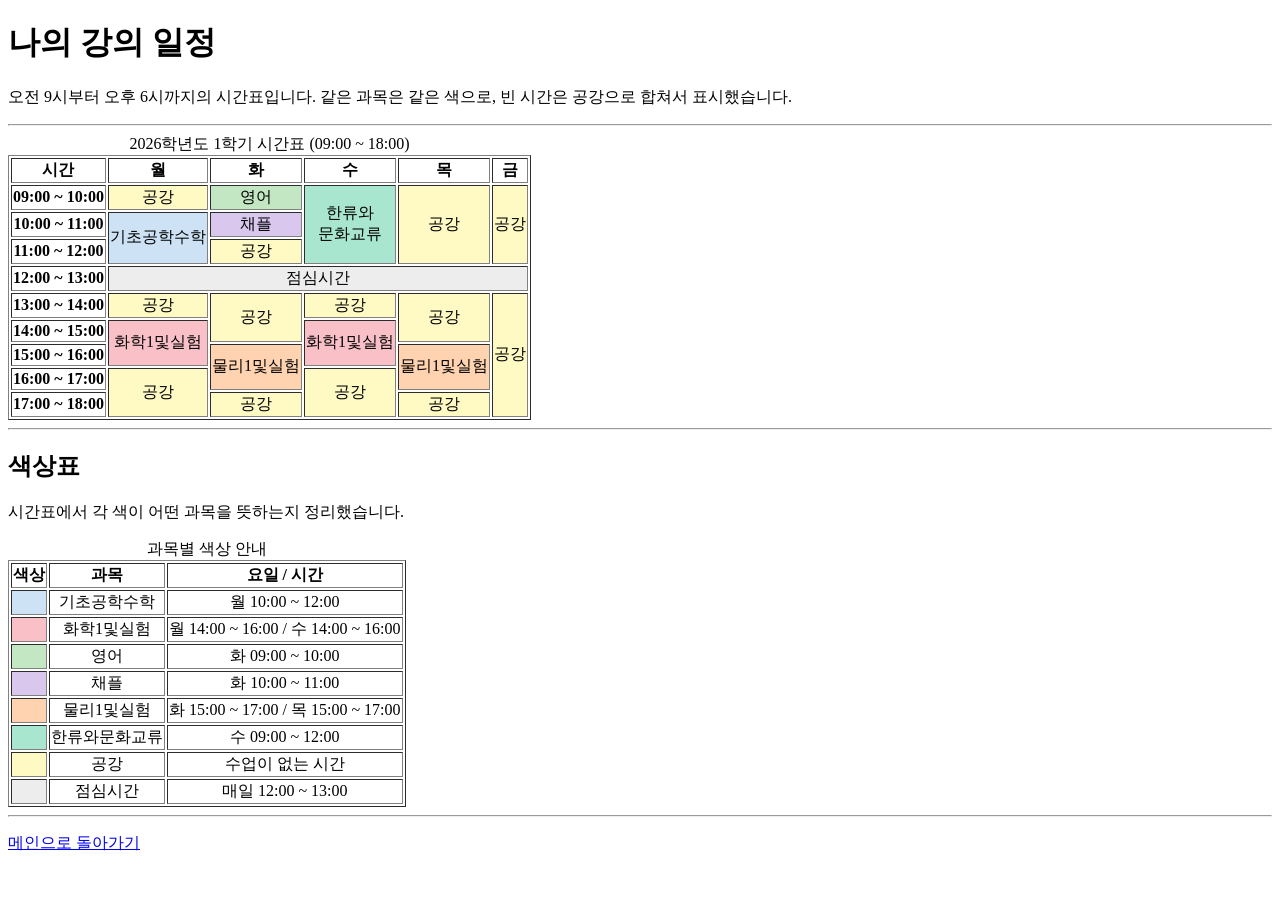
==== html/myClass.html @ e8f6d488 "feat: myClass, myProfile 추가" ====
<!DOCTYPE html>
<html lang="ko">

<head>
  <meta charset="UTF-8" />
  <meta name="viewport" content="width=device-width, initial-scale=1.0" />
  <title>나의 강의 일정</title>
</head>

<body>

  <header>
    <h1>나의 강의 일정</h1>
    <p>오전 9시부터 오후 6시까지의 시간표입니다. 같은 과목은 같은 색으로, 빈 시간은 공강으로 합쳐서 표시했습니다.</p>
  </header>

  <hr />

  <main>

    <!-- ================================================================ -->
    <!-- 색상과 정렬에 대하여                                              -->
    <!-- 과제 3은 "CSS를 사용하지 않는다"가 규칙이라,                       -->
    <!--   색   → CSS의 background-color 대신 HTML 속성 bgcolor            -->
    <!--   정렬 → CSS의 text-align 대신 HTML 속성 align                    -->
    <!-- 을 사용했습니다.                                                  -->
    <!-- 두 속성 모두 HTML5에서 폐기(obsolete)된 옛날 방식이라,             -->
    <!-- 실무에서는 CSS를 씁니다.                                          -->
    <!-- 나중에 CSS 과제(과제 10)를 할 때 bgcolor와 align을 지우고          -->
    <!-- class + background-color + text-align으로 바꾸면 됩니다.          -->
    <!-- ================================================================ -->

    <!-- table: 행(가로)과 열(세로)로 이루어진 표입니다. (과제 3 요구사항) -->
    <!-- border="1": CSS 없이 표의 선을 보이게 하는 HTML 속성입니다. -->
    <table border="1">

      <!-- caption: 표의 제목입니다. table 바로 다음에 딱 한 번만 쓸 수 있습니다. -->
      <caption>2026학년도 1학기 시간표 (09:00 ~ 18:00)</caption>

      <!-- thead: 표의 머리글 행을 모아두는 영역입니다. (과제 3 요구사항: 시간, 요일) -->
      <thead>
        <!-- tr: 표의 가로 한 줄(행)입니다. -->
        <tr>
          <!-- th: 머리글 칸입니다. 일반 칸(td)과 달리 "이 줄/칸이 무엇인지" 알려주는 제목 칸입니다. -->
          <th align="center">시간</th>
          <th align="center">월</th>
          <th align="center">화</th>
          <th align="center">수</th>
          <th align="center">목</th>
          <th align="center">금</th>
        </tr>
      </thead>

      <!-- tbody: 표의 실제 내용이 들어가는 본문 영역입니다. (과제 3 요구사항) -->
      <tbody>

        <!-- ── 09:00 ~ 10:00 ─────────────────────────────────────────── -->
        <!-- rowspan="3": 세로로 칸 3개를 합칩니다. 수요일 한류와문화교류는 9~12시 3시간 수업입니다. -->
        <tr>
          <th align="center">09:00 ~ 10:00</th>
          <td align="center" bgcolor="#FFF9C4">공강</td>
          <td align="center" bgcolor="#C3E6C3">영어</td>
          <td align="center" bgcolor="#A8E6CF" rowspan="3">한류와<br />문화교류</td>
          <td align="center" bgcolor="#FFF9C4" rowspan="3">공강</td>
          <td align="center" bgcolor="#FFF9C4" rowspan="3">공강</td>
        </tr>

        <!-- ── 10:00 ~ 11:00 ─────────────────────────────────────────── -->
        <!-- 수/목/금 칸은 위 행에서 rowspan="3"으로 이미 내려와 있어 여기서는 적지 않습니다. -->
        <tr>
          <th align="center">10:00 ~ 11:00</th>
          <!-- rowspan="2": 월요일 기초공학수학은 10~12시 2시간 수업이라 세로 2칸을 합칩니다. -->
          <td align="center" bgcolor="#CDE3F5" rowspan="2">기초공학수학</td>
          <td align="center" bgcolor="#D9C7ED">채플</td>
        </tr>

        <!-- ── 11:00 ~ 12:00 ─────────────────────────────────────────── -->
        <!-- 월요일 칸은 위에서 rowspan="2"로 내려온 상태라 적지 않습니다. -->
        <tr>
          <th align="center">11:00 ~ 12:00</th>
          <td align="center" bgcolor="#FFF9C4">공강</td>
        </tr>

        <!-- ── 12:00 ~ 13:00 (점심시간) ──────────────────────────────── -->
        <!-- colspan="5": 가로로 칸 5개를 합칩니다. 점심시간은 모든 요일이 같으므로 한 칸으로 표현합니다. (과제 3 요구사항) -->
        <tr>
          <th align="center">12:00 ~ 13:00</th>
          <td align="center" bgcolor="#EDEDED" colspan="5">점심시간</td>
        </tr>

        <!-- ── 13:00 ~ 14:00 ─────────────────────────────────────────── -->
        <!-- 점심시간 행이 가로로 다 막고 있어서, 오전의 rowspan은 여기까지 이어질 수 없습니다. -->
        <!-- 그래서 오후 일정은 이 행에서 새로 시작합니다. -->
        <tr>
          <th align="center">13:00 ~ 14:00</th>
          <td align="center" bgcolor="#FFF9C4">공강</td>
          <!-- rowspan="2": 화요일은 13~15시가 비어 있어 공강 2칸을 하나로 합칩니다. -->
          <td align="center" bgcolor="#FFF9C4" rowspan="2">공강</td>
          <td align="center" bgcolor="#FFF9C4">공강</td>
          <td align="center" bgcolor="#FFF9C4" rowspan="2">공강</td>
          <!-- rowspan="5": 금요일은 오후 내내(13~18시) 수업이 없어 5칸을 통째로 합칩니다. -->
          <td align="center" bgcolor="#FFF9C4" rowspan="5">공강</td>
        </tr>

        <!-- ── 14:00 ~ 15:00 ─────────────────────────────────────────── -->
        <!-- 화학1및실험은 월요일과 수요일에 모두 있으므로 같은 분홍색(#F9C0C8)을 씁니다. -->
        <tr>
          <th align="center">14:00 ~ 15:00</th>
          <td align="center" bgcolor="#F9C0C8" rowspan="2">화학1및실험</td>
          <td align="center" bgcolor="#F9C0C8" rowspan="2">화학1및실험</td>
        </tr>

        <!-- ── 15:00 ~ 16:00 ─────────────────────────────────────────── -->
        <!-- 물리1및실험도 화요일과 목요일에 모두 있으므로 같은 살구색(#FFD3B0)을 씁니다. -->
        <tr>
          <th align="center">15:00 ~ 16:00</th>
          <td align="center" bgcolor="#FFD3B0" rowspan="2">물리1및실험</td>
          <td align="center" bgcolor="#FFD3B0" rowspan="2">물리1및실험</td>
        </tr>

        <!-- ── 16:00 ~ 17:00 ─────────────────────────────────────────── -->
        <tr>
          <th align="center">16:00 ~ 17:00</th>
          <td align="center" bgcolor="#FFF9C4" rowspan="2">공강</td>
          <td align="center" bgcolor="#FFF9C4" rowspan="2">공강</td>
        </tr>

        <!-- ── 17:00 ~ 18:00 ─────────────────────────────────────────── -->
        <tr>
          <th align="center">17:00 ~ 18:00</th>
          <td align="center" bgcolor="#FFF9C4">공강</td>
          <td align="center" bgcolor="#FFF9C4">공강</td>
        </tr>

      </tbody>
    </table>

    <hr />

    <!-- section: 시간표를 보조하는 색상 안내 영역입니다. -->
    <section>
      <h2>색상표</h2>
      <p>시간표에서 각 색이 어떤 과목을 뜻하는지 정리했습니다.</p>

      <table border="1">
        <caption>과목별 색상 안내</caption>

        <thead>
          <tr>
            <th align="center">색상</th>
            <th align="center">과목</th>
            <th align="center">요일 / 시간</th>
          </tr>
        </thead>

        <tbody>
          <tr>
            <!-- 색만 보여주는 칸이라 글자가 없습니다. -->
            <td align="center" bgcolor="#CDE3F5">&nbsp;</td>
            <td align="center">기초공학수학</td>
            <td align="center">월 10:00 ~ 12:00</td>
          </tr>
          <tr>
            <td align="center" bgcolor="#F9C0C8">&nbsp;</td>
            <td align="center">화학1및실험</td>
            <td align="center">월 14:00 ~ 16:00 / 수 14:00 ~ 16:00</td>
          </tr>
          <tr>
            <td align="center" bgcolor="#C3E6C3">&nbsp;</td>
            <td align="center">영어</td>
            <td align="center">화 09:00 ~ 10:00</td>
          </tr>
          <tr>
            <td align="center" bgcolor="#D9C7ED">&nbsp;</td>
            <td align="center">채플</td>
            <td align="center">화 10:00 ~ 11:00</td>
          </tr>
          <tr>
            <td align="center" bgcolor="#FFD3B0">&nbsp;</td>
            <td align="center">물리1및실험</td>
            <td align="center">화 15:00 ~ 17:00 / 목 15:00 ~ 17:00</td>
          </tr>
          <tr>
            <td align="center" bgcolor="#A8E6CF">&nbsp;</td>
            <td align="center">한류와문화교류</td>
            <td align="center">수 09:00 ~ 12:00</td>
          </tr>
          <tr>
            <td align="center" bgcolor="#FFF9C4">&nbsp;</td>
            <td align="center">공강</td>
            <td align="center">수업이 없는 시간</td>
          </tr>
          <tr>
            <td align="center" bgcolor="#EDEDED">&nbsp;</td>
            <td align="center">점심시간</td>
            <td align="center">매일 12:00 ~ 13:00</td>
          </tr>
        </tbody>
      </table>
    </section>

  </main>

  <hr />

  <footer>
    <p><a href="index.html">메인으로 돌아가기</a></p>
  </footer>

</body>
</html>
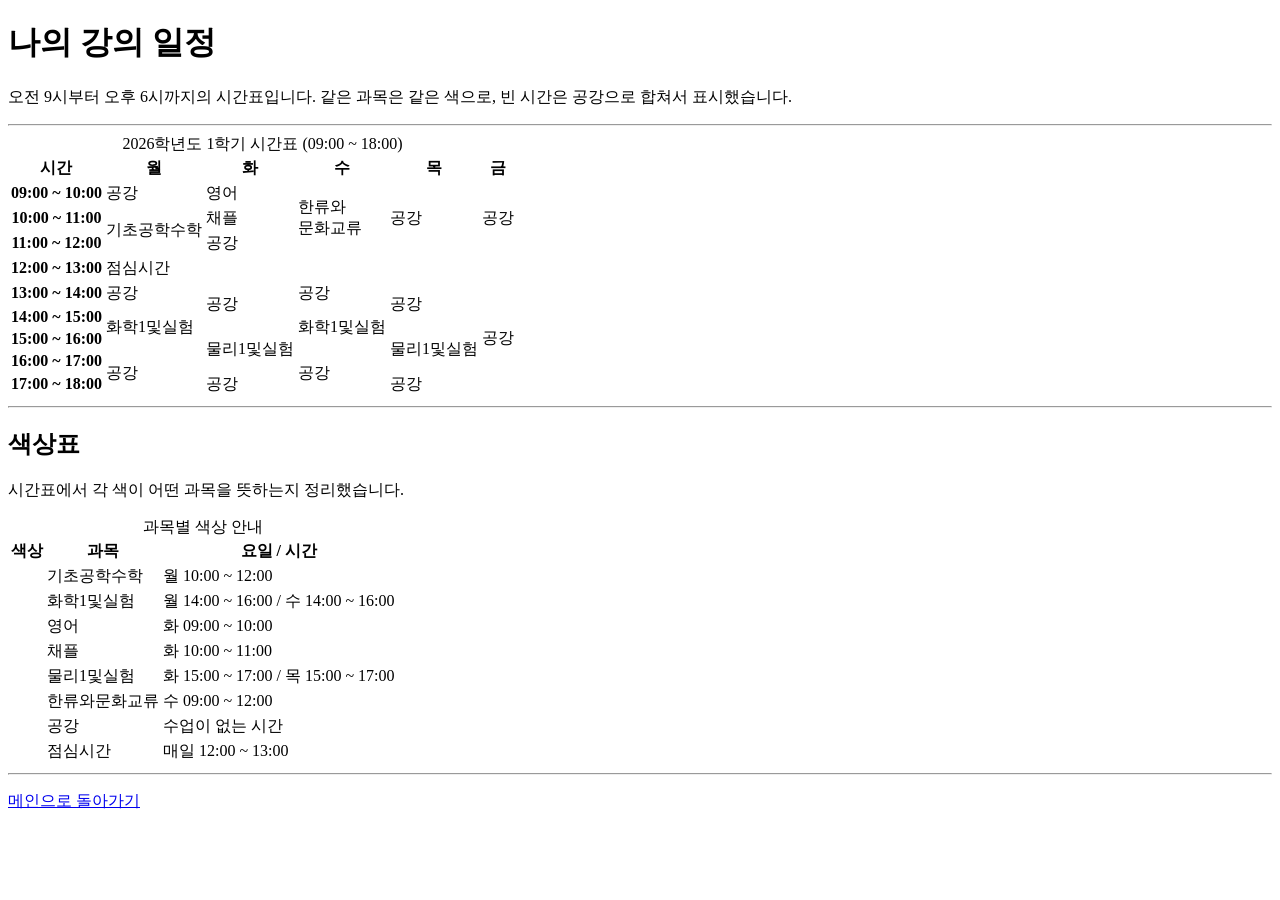
==== commit 49fb7c20: "fix: 깨진 html 수정" ====
--- a/html/myClass.html
+++ b/html/myClass.html
@@ -5,207 +5,201 @@
   <meta charset="UTF-8" />
   <meta name="viewport" content="width=device-width, initial-scale=1.0" />
   <title>나의 강의 일정</title>
+
+  <!-- link: 외부 CSS 파일을 이 문서에 연결합니다. (과제 9 요구사항) -->
+  <link rel="stylesheet" href="../css/style.css" />
 </head>
 
 <body>
 
-  <header>
-    <h1>나의 강의 일정</h1>
-    <p>오전 9시부터 오후 6시까지의 시간표입니다. 같은 과목은 같은 색으로, 빈 시간은 공강으로 합쳐서 표시했습니다.</p>
-  </header>
-
-  <hr />
-
-  <main>
-
-    <!-- ================================================================ -->
-    <!-- 색상과 정렬에 대하여                                              -->
-    <!-- 과제 3은 "CSS를 사용하지 않는다"가 규칙이라,                       -->
-    <!--   색   → CSS의 background-color 대신 HTML 속성 bgcolor            -->
-    <!--   정렬 → CSS의 text-align 대신 HTML 속성 align                    -->
-    <!-- 을 사용했습니다.                                                  -->
-    <!-- 두 속성 모두 HTML5에서 폐기(obsolete)된 옛날 방식이라,             -->
-    <!-- 실무에서는 CSS를 씁니다.                                          -->
-    <!-- 나중에 CSS 과제(과제 10)를 할 때 bgcolor와 align을 지우고          -->
-    <!-- class + background-color + text-align으로 바꾸면 됩니다.          -->
-    <!-- ================================================================ -->
-
-    <!-- table: 행(가로)과 열(세로)로 이루어진 표입니다. (과제 3 요구사항) -->
-    <!-- border="1": CSS 없이 표의 선을 보이게 하는 HTML 속성입니다. -->
-    <table border="1">
-
-      <!-- caption: 표의 제목입니다. table 바로 다음에 딱 한 번만 쓸 수 있습니다. -->
-      <caption>2026학년도 1학기 시간표 (09:00 ~ 18:00)</caption>
-
-      <!-- thead: 표의 머리글 행을 모아두는 영역입니다. (과제 3 요구사항: 시간, 요일) -->
-      <thead>
-        <!-- tr: 표의 가로 한 줄(행)입니다. -->
-        <tr>
-          <!-- th: 머리글 칸입니다. 일반 칸(td)과 달리 "이 줄/칸이 무엇인지" 알려주는 제목 칸입니다. -->
-          <th align="center">시간</th>
-          <th align="center">월</th>
-          <th align="center">화</th>
-          <th align="center">수</th>
-          <th align="center">목</th>
-          <th align="center">금</th>
-        </tr>
-      </thead>
-
-      <!-- tbody: 표의 실제 내용이 들어가는 본문 영역입니다. (과제 3 요구사항) -->
-      <tbody>
-
-        <!-- ── 09:00 ~ 10:00 ─────────────────────────────────────────── -->
-        <!-- rowspan="3": 세로로 칸 3개를 합칩니다. 수요일 한류와문화교류는 9~12시 3시간 수업입니다. -->
-        <tr>
-          <th align="center">09:00 ~ 10:00</th>
-          <td align="center" bgcolor="#FFF9C4">공강</td>
-          <td align="center" bgcolor="#C3E6C3">영어</td>
-          <td align="center" bgcolor="#A8E6CF" rowspan="3">한류와<br />문화교류</td>
-          <td align="center" bgcolor="#FFF9C4" rowspan="3">공강</td>
-          <td align="center" bgcolor="#FFF9C4" rowspan="3">공강</td>
-        </tr>
-
-        <!-- ── 10:00 ~ 11:00 ─────────────────────────────────────────── -->
-        <!-- 수/목/금 칸은 위 행에서 rowspan="3"으로 이미 내려와 있어 여기서는 적지 않습니다. -->
-        <tr>
-          <th align="center">10:00 ~ 11:00</th>
-          <!-- rowspan="2": 월요일 기초공학수학은 10~12시 2시간 수업이라 세로 2칸을 합칩니다. -->
-          <td align="center" bgcolor="#CDE3F5" rowspan="2">기초공학수학</td>
-          <td align="center" bgcolor="#D9C7ED">채플</td>
-        </tr>
-
-        <!-- ── 11:00 ~ 12:00 ─────────────────────────────────────────── -->
-        <!-- 월요일 칸은 위에서 rowspan="2"로 내려온 상태라 적지 않습니다. -->
-        <tr>
-          <th align="center">11:00 ~ 12:00</th>
-          <td align="center" bgcolor="#FFF9C4">공강</td>
-        </tr>
-
-        <!-- ── 12:00 ~ 13:00 (점심시간) ──────────────────────────────── -->
-        <!-- colspan="5": 가로로 칸 5개를 합칩니다. 점심시간은 모든 요일이 같으므로 한 칸으로 표현합니다. (과제 3 요구사항) -->
-        <tr>
-          <th align="center">12:00 ~ 13:00</th>
-          <td align="center" bgcolor="#EDEDED" colspan="5">점심시간</td>
-        </tr>
-
-        <!-- ── 13:00 ~ 14:00 ─────────────────────────────────────────── -->
-        <!-- 점심시간 행이 가로로 다 막고 있어서, 오전의 rowspan은 여기까지 이어질 수 없습니다. -->
-        <!-- 그래서 오후 일정은 이 행에서 새로 시작합니다. -->
-        <tr>
-          <th align="center">13:00 ~ 14:00</th>
-          <td align="center" bgcolor="#FFF9C4">공강</td>
-          <!-- rowspan="2": 화요일은 13~15시가 비어 있어 공강 2칸을 하나로 합칩니다. -->
-          <td align="center" bgcolor="#FFF9C4" rowspan="2">공강</td>
-          <td align="center" bgcolor="#FFF9C4">공강</td>
-          <td align="center" bgcolor="#FFF9C4" rowspan="2">공강</td>
-          <!-- rowspan="5": 금요일은 오후 내내(13~18시) 수업이 없어 5칸을 통째로 합칩니다. -->
-          <td align="center" bgcolor="#FFF9C4" rowspan="5">공강</td>
-        </tr>
-
-        <!-- ── 14:00 ~ 15:00 ─────────────────────────────────────────── -->
-        <!-- 화학1및실험은 월요일과 수요일에 모두 있으므로 같은 분홍색(#F9C0C8)을 씁니다. -->
-        <tr>
-          <th align="center">14:00 ~ 15:00</th>
-          <td align="center" bgcolor="#F9C0C8" rowspan="2">화학1및실험</td>
-          <td align="center" bgcolor="#F9C0C8" rowspan="2">화학1및실험</td>
-        </tr>
-
-        <!-- ── 15:00 ~ 16:00 ─────────────────────────────────────────── -->
-        <!-- 물리1및실험도 화요일과 목요일에 모두 있으므로 같은 살구색(#FFD3B0)을 씁니다. -->
-        <tr>
-          <th align="center">15:00 ~ 16:00</th>
-          <td align="center" bgcolor="#FFD3B0" rowspan="2">물리1및실험</td>
-          <td align="center" bgcolor="#FFD3B0" rowspan="2">물리1및실험</td>
-        </tr>
-
-        <!-- ── 16:00 ~ 17:00 ─────────────────────────────────────────── -->
-        <tr>
-          <th align="center">16:00 ~ 17:00</th>
-          <td align="center" bgcolor="#FFF9C4" rowspan="2">공강</td>
-          <td align="center" bgcolor="#FFF9C4" rowspan="2">공강</td>
-        </tr>
-
-        <!-- ── 17:00 ~ 18:00 ─────────────────────────────────────────── -->
-        <tr>
-          <th align="center">17:00 ~ 18:00</th>
-          <td align="center" bgcolor="#FFF9C4">공강</td>
-          <td align="center" bgcolor="#FFF9C4">공강</td>
-        </tr>
-
-      </tbody>
-    </table>
+  <!-- div class="container": 모든 콘텐츠를 감싸는 상자입니다. (과제 10 요구사항) -->
+  <!-- CSS에서 max-width와 margin: 0 auto로 화면 가운데에 오도록 했습니다. -->
+  <div class="container">
+
+    <header>
+      <h1>나의 강의 일정</h1>
+      <p>오전 9시부터 오후 6시까지의 시간표입니다. 같은 과목은 같은 색으로, 빈 시간은 공강으로 합쳐서 표시했습니다.</p>
+    </header>
 
     <hr />
 
-    <!-- section: 시간표를 보조하는 색상 안내 영역입니다. -->
-    <section>
-      <h2>색상표</h2>
-      <p>시간표에서 각 색이 어떤 과목을 뜻하는지 정리했습니다.</p>
-
-      <table border="1">
-        <caption>과목별 색상 안내</caption>
+    <main>
+
+
+
+      <table>
+
+        <caption>2026학년도 1학기 시간표 (09:00 ~ 18:00)</caption>
+
 
         <thead>
           <tr>
-            <th align="center">색상</th>
-            <th align="center">과목</th>
-            <th align="center">요일 / 시간</th>
+            <th>시간</th>
+            <th>월</th>
+            <th>화</th>
+            <th>수</th>
+            <th>목</th>
+            <th>금</th>
           </tr>
         </thead>
 
         <tbody>
-          <tr>
-            <!-- 색만 보여주는 칸이라 글자가 없습니다. -->
-            <td align="center" bgcolor="#CDE3F5">&nbsp;</td>
-            <td align="center">기초공학수학</td>
-            <td align="center">월 10:00 ~ 12:00</td>
-          </tr>
-          <tr>
-            <td align="center" bgcolor="#F9C0C8">&nbsp;</td>
-            <td align="center">화학1및실험</td>
-            <td align="center">월 14:00 ~ 16:00 / 수 14:00 ~ 16:00</td>
-          </tr>
-          <tr>
-            <td align="center" bgcolor="#C3E6C3">&nbsp;</td>
-            <td align="center">영어</td>
-            <td align="center">화 09:00 ~ 10:00</td>
-          </tr>
-          <tr>
-            <td align="center" bgcolor="#D9C7ED">&nbsp;</td>
-            <td align="center">채플</td>
-            <td align="center">화 10:00 ~ 11:00</td>
-          </tr>
-          <tr>
-            <td align="center" bgcolor="#FFD3B0">&nbsp;</td>
-            <td align="center">물리1및실험</td>
-            <td align="center">화 15:00 ~ 17:00 / 목 15:00 ~ 17:00</td>
-          </tr>
-          <tr>
-            <td align="center" bgcolor="#A8E6CF">&nbsp;</td>
-            <td align="center">한류와문화교류</td>
-            <td align="center">수 09:00 ~ 12:00</td>
-          </tr>
-          <tr>
-            <td align="center" bgcolor="#FFF9C4">&nbsp;</td>
-            <td align="center">공강</td>
-            <td align="center">수업이 없는 시간</td>
-          </tr>
-          <tr>
-            <td align="center" bgcolor="#EDEDED">&nbsp;</td>
-            <td align="center">점심시간</td>
-            <td align="center">매일 12:00 ~ 13:00</td>
-          </tr>
+
+          <!-- ── 09:00 ~ 10:00 ─────────────────────────────────────────── -->
+          <!-- rowspan="3": 세로로 칸 3개를 합칩니다. 수요일 한류와문화교류는 9~12시 3시간 수업입니다. -->
+          <tr>
+            <th>09:00 ~ 10:00</th>
+            <td class="empty">공강</td>
+            <td class="subject-eng">영어</td>
+            <td class="subject-culture" rowspan="3">한류와<br />문화교류</td>
+            <td class="empty" rowspan="3">공강</td>
+            <td class="empty" rowspan="3">공강</td>
+          </tr>
+
+          <!-- ── 10:00 ~ 11:00 ─────────────────────────────────────────── -->
+          <!-- 수/목/금 칸은 위 행에서 rowspan="3"으로 이미 내려와 있어 여기서는 적지 않습니다. -->
+          <tr>
+            <th>10:00 ~ 11:00</th>
+            <!-- rowspan="2": 월요일 기초공학수학은 10~12시 2시간 수업이라 세로 2칸을 합칩니다. -->
+            <td class="subject-math" rowspan="2">기초공학수학</td>
+            <td class="subject-chapel">채플</td>
+          </tr>
+
+          <!-- ── 11:00 ~ 12:00 ─────────────────────────────────────────── -->
+          <!-- 월요일 칸은 위에서 rowspan="2"로 내려온 상태라 적지 않습니다. -->
+          <tr>
+            <th>11:00 ~ 12:00</th>
+            <td class="empty">공강</td>
+          </tr>
+
+          <!-- ── 12:00 ~ 13:00 (점심시간) ──────────────────────────────── -->
+          <!-- colspan="5": 가로로 칸 5개를 합칩니다. 점심시간은 모든 요일이 같으므로 한 칸으로 표현합니다. (과제 3 요구사항) -->
+          <tr>
+            <th>12:00 ~ 13:00</th>
+            <td class="lunch" colspan="5">점심시간</td>
+          </tr>
+
+          <!-- ── 13:00 ~ 14:00 ─────────────────────────────────────────── -->
+          <!-- 점심시간 행이 가로로 다 막고 있어서, 오전의 rowspan은 여기까지 이어질 수 없습니다. -->
+          <!-- 그래서 오후 일정은 이 행에서 새로 시작합니다. -->
+          <tr>
+            <th>13:00 ~ 14:00</th>
+            <td class="empty">공강</td>
+            <!-- rowspan="2": 화요일은 13~15시가 비어 있어 공강 2칸을 하나로 합칩니다. -->
+            <td class="empty" rowspan="2">공강</td>
+            <td class="empty">공강</td>
+            <td class="empty" rowspan="2">공강</td>
+            <!-- rowspan="5": 금요일은 오후 내내(13~18시) 수업이 없어 5칸을 통째로 합칩니다. -->
+            <td class="empty" rowspan="5">공강</td>
+          </tr>
+
+          <!-- ── 14:00 ~ 15:00 ─────────────────────────────────────────── -->
+          <!-- 화학1및실험은 월요일과 수요일에 모두 있으므로 같은 class(subject-chem)를 씁니다. -->
+          <tr>
+            <th>14:00 ~ 15:00</th>
+            <td class="subject-chem" rowspan="2">화학1및실험</td>
+            <td class="subject-chem" rowspan="2">화학1및실험</td>
+          </tr>
+
+          <!-- ── 15:00 ~ 16:00 ─────────────────────────────────────────── -->
+          <!-- 물리1및실험도 화요일과 목요일에 모두 있으므로 같은 class(subject-phys)를 씁니다. -->
+          <tr>
+            <th>15:00 ~ 16:00</th>
+            <td class="subject-phys" rowspan="2">물리1및실험</td>
+            <td class="subject-phys" rowspan="2">물리1및실험</td>
+          </tr>
+
+          <!-- ── 16:00 ~ 17:00 ─────────────────────────────────────────── -->
+          <tr>
+            <th>16:00 ~ 17:00</th>
+            <td class="empty" rowspan="2">공강</td>
+            <td class="empty" rowspan="2">공강</td>
+          </tr>
+
+          <!-- ── 17:00 ~ 18:00 ─────────────────────────────────────────── -->
+          <tr>
+            <th>17:00 ~ 18:00</th>
+            <td class="empty">공강</td>
+            <td class="empty">공강</td>
+          </tr>
+
         </tbody>
       </table>
-    </section>
-
-  </main>
-
-  <hr />
-
-  <footer>
-    <p><a href="index.html">메인으로 돌아가기</a></p>
-  </footer>
+
+      <hr />
+
+      <!-- section: 시간표를 보조하는 색상 안내 영역입니다. -->
+      <section>
+        <h2>색상표</h2>
+        <p>시간표에서 각 색이 어떤 과목을 뜻하는지 정리했습니다.</p>
+
+        <table>
+          <caption>과목별 색상 안내</caption>
+
+          <thead>
+            <tr>
+              <th>색상</th>
+              <th>과목</th>
+              <th>요일 / 시간</th>
+            </tr>
+          </thead>
+
+          <tbody>
+            <tr>
+              <!-- class를 두 개 띄어쓰기로 적으면 둘 다 적용됩니다. -->
+              <!-- swatch는 칸 너비를, subject-math는 색을 담당합니다. -->
+              <td class="swatch subject-math">&nbsp;</td>
+              <td>기초공학수학</td>
+              <td>월 10:00 ~ 12:00</td>
+            </tr>
+            <tr>
+              <td class="swatch subject-chem">&nbsp;</td>
+              <td>화학1및실험</td>
+              <td>월 14:00 ~ 16:00 / 수 14:00 ~ 16:00</td>
+            </tr>
+            <tr>
+              <td class="swatch subject-eng">&nbsp;</td>
+              <td>영어</td>
+              <td>화 09:00 ~ 10:00</td>
+            </tr>
+            <tr>
+              <td class="swatch subject-chapel">&nbsp;</td>
+              <td>채플</td>
+              <td>화 10:00 ~ 11:00</td>
+            </tr>
+            <tr>
+              <td class="swatch subject-phys">&nbsp;</td>
+              <td>물리1및실험</td>
+              <td>화 15:00 ~ 17:00 / 목 15:00 ~ 17:00</td>
+            </tr>
+            <tr>
+              <td class="swatch subject-culture">&nbsp;</td>
+              <td>한류와문화교류</td>
+              <td>수 09:00 ~ 12:00</td>
+            </tr>
+            <tr>
+              <td class="swatch empty">&nbsp;</td>
+              <td>공강</td>
+              <td>수업이 없는 시간</td>
+            </tr>
+            <tr>
+              <td class="swatch lunch">&nbsp;</td>
+              <td>점심시간</td>
+              <td>매일 12:00 ~ 13:00</td>
+            </tr>
+          </tbody>
+        </table>
+      </section>
+
+    </main>
+
+    <hr />
+
+    <footer>
+      <p><a href="index.html">메인으로 돌아가기</a></p>
+    </footer>
+
+  </div>
 
 </body>
 </html>
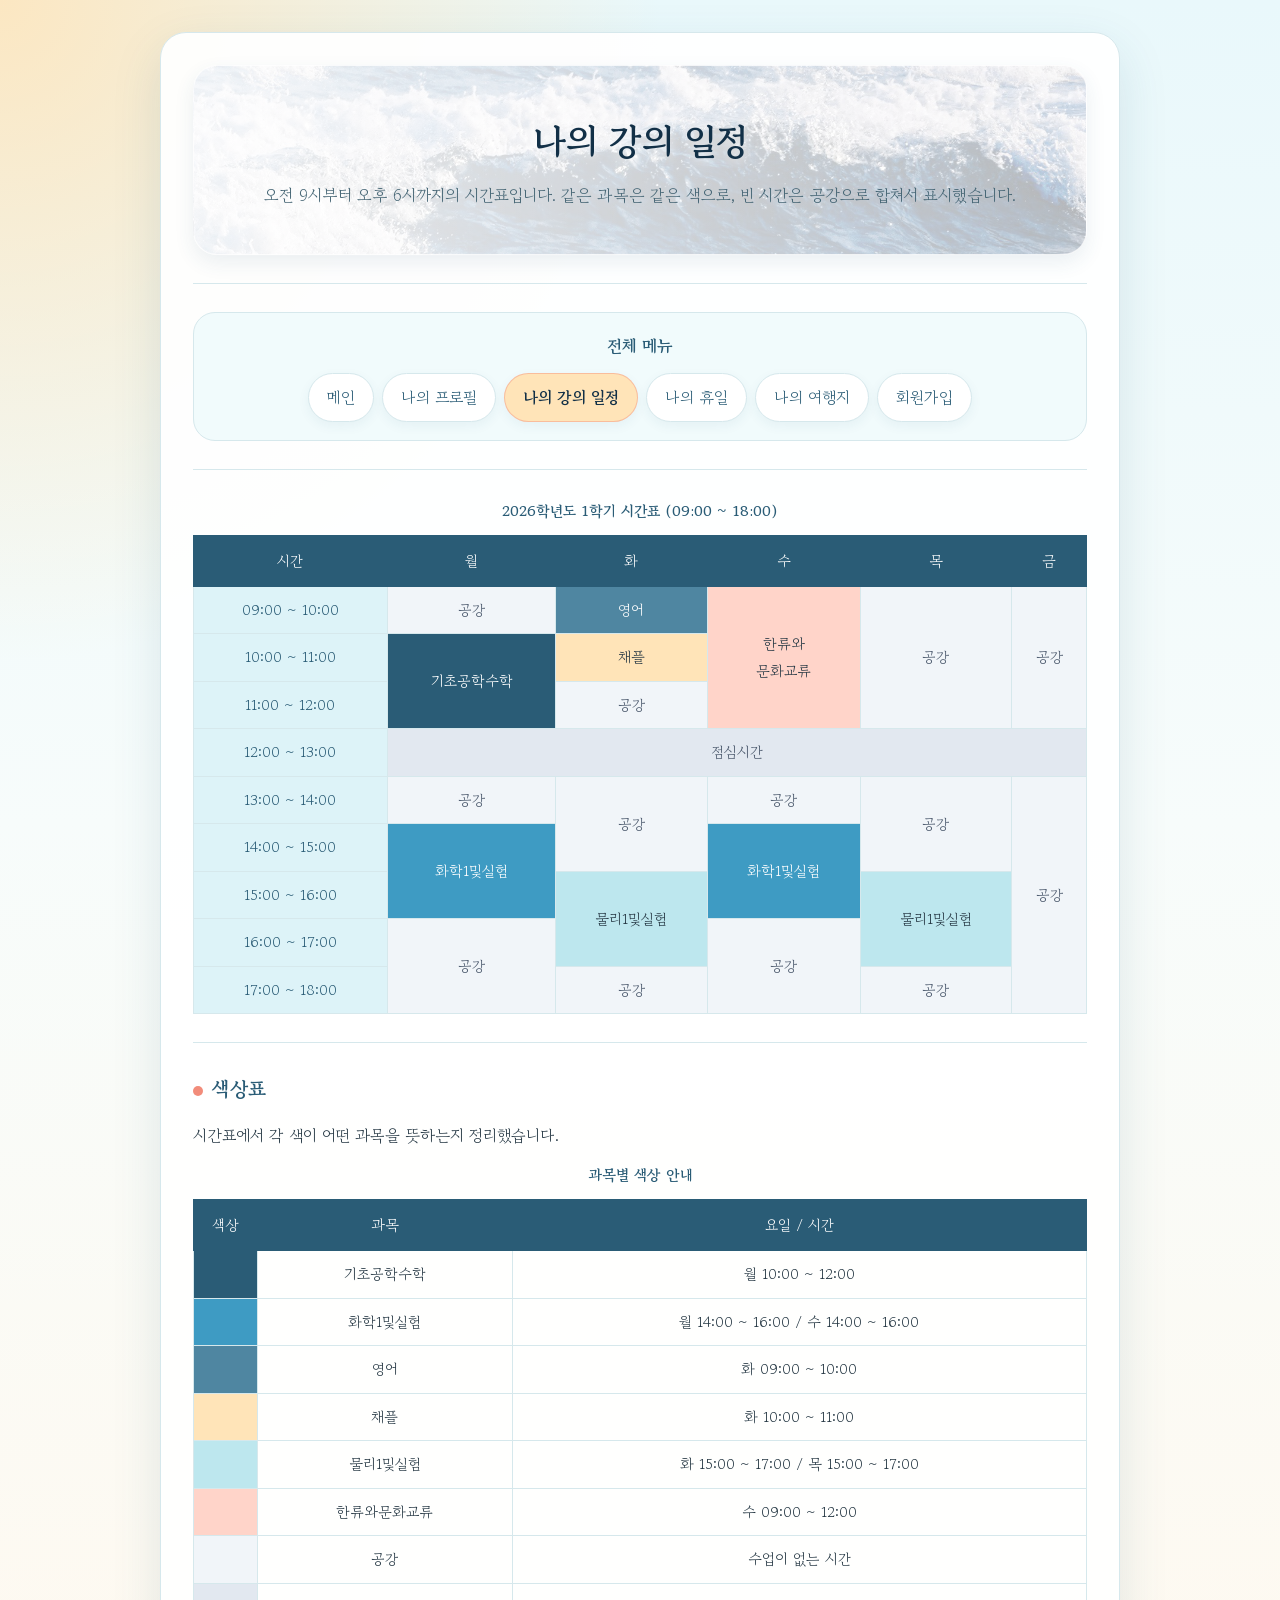
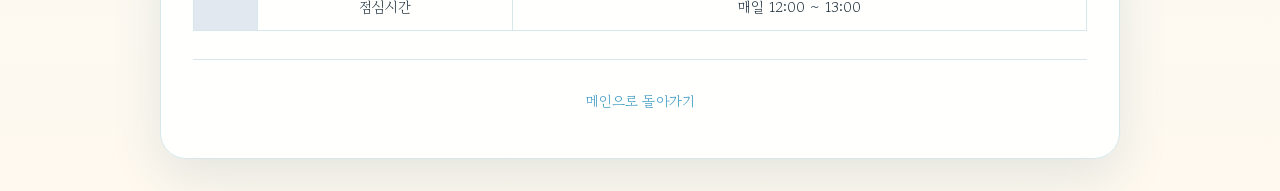
==== commit 5ce877c2: "feat: nav.js 추가해 모든 페이지에서 nav 보이도록 수정" ====
--- a/html/myClass.html
+++ b/html/myClass.html
@@ -20,6 +20,10 @@
       <h1>나의 강의 일정</h1>
       <p>오전 9시부터 오후 6시까지의 시간표입니다. 같은 과목은 같은 색으로, 빈 시간은 공강으로 합쳐서 표시했습니다.</p>
     </header>
+
+    <hr />
+
+    <div id="site-nav"></div>
 
     <hr />
 
@@ -201,5 +205,7 @@
 
   </div>
 
+  <script src="../script/nav.js"></script>
+
 </body>
 </html>
--- a/css/style.css
+++ b/css/style.css
@@ -0,0 +1,648 @@
+@import url('https://fonts.googleapis.com/css2?family=Gowun+Batang&family=Noto+Serif+KR:wght@400;700..900&display=swap');
+
+/* ===== Design Tokens ===== */
+:root {
+  --deep-navy: #123047;
+  --navy-blue: #2A5C76;
+  --primary-blue: #3E9BC3;
+  --light-blue: #DDF3F8;
+  --warm: #FFE4B8;
+  --coral: #F28C7A;
+  --bg: #F7FCFB;
+  --white: #FFFFFF;
+  --text: #263844;
+  --sub-text: #657987;
+  --border: #D6E8EC;
+
+  --radius: 16px;
+  --radius-lg: 26px;
+  --shadow: 0 8px 20px rgba(42, 92, 118, 0.09);
+  --shadow-card: 0 18px 50px rgba(42, 92, 118, 0.13);
+}
+
+* {
+  box-sizing: border-box;
+}
+
+/* ===== Base ===== */
+body {
+  font-family: "Gowun Batang", serif;
+  font-size: 16px;
+  line-height: 1.8;
+  color: var(--text);
+  background:
+    radial-gradient(circle at top left, rgba(255, 228, 184, 0.85), transparent 30%),
+    linear-gradient(180deg, #E9F8FB 0%, var(--bg) 46%, #FFF9EF 100%);
+  margin: 0;
+  padding: 32px 16px;
+}
+
+/* ===== Layout ===== */
+.container {
+  max-width: 960px;
+  margin: 0 auto;
+  background-color: rgba(255, 255, 255, 0.94);
+  border: 1px solid var(--border);
+  border-radius: var(--radius-lg);
+  box-shadow: var(--shadow-card);
+  padding: 32px;
+}
+
+header {
+  position: relative;
+  min-height: 190px;
+  overflow: hidden;
+  text-align: center;
+  background:
+    linear-gradient(90deg, rgba(255, 255, 255, 0.92), rgba(255, 255, 255, 0.7)),
+    url("../assets/images/ocean-header.jpg") center 56% / cover;
+  border: 1px solid rgba(255, 255, 255, 0.78);
+  border-radius: 24px;
+  box-shadow: var(--shadow);
+  padding: 42px 28px;
+}
+
+header p {
+  position: relative;
+  color: #456574;
+  font-size: 1.04rem;
+  margin: 0;
+}
+
+header h1 {
+  animation: fade-in-up 0.7s ease-out both;
+}
+
+hr {
+  border: none;
+  border-top: 1px solid var(--border);
+  margin: 28px 0;
+}
+
+footer {
+  text-align: center;
+  color: var(--sub-text);
+  font-size: 0.9rem;
+}
+
+/* ===== Typography ===== */
+h1 {
+  font-family: "Gowun Batang", "Noto Serif KR", serif;
+  position: relative;
+  font-size: 2.25rem;
+  font-weight: 700;
+  letter-spacing: 0;
+  color: var(--deep-navy);
+  margin: 0 0 8px;
+  text-shadow: 0 2px 12px rgba(255, 255, 255, 0.9);
+}
+
+h2 {
+  font-size: 1.25rem;
+  font-weight: 700;
+  color: var(--navy-blue);
+  border-left: 0;
+  padding: 0;
+  margin: 28px 0 14px;
+}
+
+h2::before {
+  content: "";
+  display: inline-block;
+  width: 10px;
+  height: 10px;
+  margin-right: 9px;
+  background-color: var(--coral);
+  border-radius: 999px;
+  vertical-align: 0.08em;
+}
+
+h3 {
+  font-size: 1.05rem;
+  font-weight: 700;
+  color: var(--navy-blue);
+  margin: 20px 0 10px;
+}
+
+p {
+  margin: 0 0 12px;
+}
+
+strong {
+  color: var(--navy-blue);
+}
+
+code {
+  font-size: 0.9em;
+  background-color: var(--light-blue);
+  color: var(--navy-blue);
+  border-radius: 4px;
+  padding: 2px 6px;
+}
+
+blockquote {
+  margin: 0;
+  padding: 12px 16px;
+  background-color: #F3FBFC;
+  border-left: 4px solid var(--warm);
+  border-radius: 0 var(--radius) var(--radius) 0;
+  color: var(--sub-text);
+}
+
+mark {
+  background-color: var(--light-blue);
+  color: var(--navy-blue);
+  border-radius: 3px;
+  padding: 0 4px;
+}
+
+small {
+  color: var(--sub-text);
+}
+
+/* ===== Links ===== */
+a {
+  color: var(--primary-blue);
+  text-decoration: none;
+  font-weight: 500;
+}
+
+a:hover {
+  text-decoration: underline;
+}
+
+/* ===== Nav ===== */
+nav {
+  background-color: #F1FBFC;
+  border: 1px solid var(--border);
+  border-radius: 22px;
+  padding: 18px 20px;
+  text-align: center;
+}
+
+nav h2 {
+  border-left: none;
+  padding: 0;
+  margin: 0 0 12px;
+  font-size: 1.05rem;
+}
+
+nav h2::before {
+  display: none;
+}
+
+nav ul {
+  list-style: none;
+  margin: 0;
+  padding: 0;
+  display: flex;
+  flex-wrap: wrap;
+  justify-content: center;
+  gap: 8px;
+}
+
+nav a,
+nav span[aria-current="page"] {
+  display: inline-block;
+  padding: 9px 18px;
+  background-color: var(--white);
+  border: 1px solid var(--border);
+  border-radius: 999px;
+  color: var(--navy-blue);
+  box-shadow: 0 4px 12px rgba(42, 92, 118, 0.06);
+  transition: transform 0.15s ease, background-color 0.15s ease, color 0.15s ease;
+}
+
+nav span[aria-current="page"] {
+  background-color: var(--warm);
+  border-color: rgba(242, 140, 122, 0.45);
+  color: var(--deep-navy);
+  font-weight: 700;
+}
+
+nav a:hover {
+  background-color: var(--primary-blue);
+  border-color: var(--primary-blue);
+  color: var(--white);
+  text-decoration: none;
+  transform: translateY(-2px);
+}
+
+/* ===== Lists ===== */
+main ul,
+main ol,
+aside ul {
+  padding-left: 22px;
+}
+
+main li,
+aside li {
+  margin-bottom: 6px;
+}
+
+dl {
+  margin: 0;
+}
+
+dt {
+  font-weight: 700;
+  color: var(--navy-blue);
+  margin-top: 12px;
+}
+
+dd {
+  margin: 0 0 0 16px;
+  color: var(--sub-text);
+}
+
+/* ===== Tables ===== */
+table {
+  border-collapse: collapse;
+  width: 100%;
+  margin: 0 auto 8px;
+  font-size: 0.92rem;
+}
+
+caption {
+  font-weight: 700;
+  color: var(--navy-blue);
+  padding-bottom: 10px;
+}
+
+thead th {
+  background-color: var(--navy-blue);
+  color: var(--white);
+  font-weight: 500;
+  padding: 12px 8px;
+  border: 1px solid var(--navy-blue);
+}
+
+tbody th {
+  background-color: var(--light-blue);
+  color: var(--navy-blue);
+  font-weight: 500;
+  white-space: nowrap;
+  padding: 10px 8px;
+  border: 1px solid var(--border);
+}
+
+td {
+  text-align: center;
+  vertical-align: middle;
+  padding: 10px 8px;
+  border: 1px solid var(--border);
+}
+
+/* ===== Timetable cells ===== */
+.subject-math,
+.subject-chem,
+.subject-eng {
+  color: var(--white);
+  font-weight: 500;
+}
+
+.subject-chapel,
+.subject-phys,
+.subject-culture {
+  color: var(--text);
+  font-weight: 500;
+}
+
+.subject-math {
+  background-color: #2A5C76;
+}
+
+.subject-chem {
+  background-color: #3E9BC3;
+}
+
+.subject-eng {
+  background-color: #4F86A1;
+}
+
+.subject-chapel {
+  background-color: #FFE4B8;
+}
+
+.subject-phys {
+  background-color: #BDE7EE;
+}
+
+.subject-culture {
+  background-color: #FFD4C9;
+}
+
+.empty {
+  background-color: #F1F5F9;
+  color: #475569;
+}
+
+.lunch {
+  background-color: #E2E8F0;
+  color: #475569;
+  font-weight: 500;
+}
+
+.swatch {
+  width: 64px;
+}
+
+/* ===== Trip cards ===== */
+.trip-grid {
+  display: grid;
+  grid-template-columns: repeat(3, minmax(0, 1fr));
+  gap: 18px;
+}
+
+.trip-grid > hr {
+  display: none;
+}
+
+.trip-card {
+  background-color: #FFFFFF;
+  border: 1px solid var(--border);
+  border-left: 0;
+  border-radius: 22px;
+  box-shadow: var(--shadow);
+  padding: 20px 24px;
+  margin-bottom: 0;
+  transition: transform 0.18s ease, box-shadow 0.18s ease;
+}
+
+.trip-card:hover {
+  box-shadow: 0 16px 34px rgba(42, 92, 118, 0.16);
+  transform: translateY(-5px);
+}
+
+.trip-card h2 {
+  margin-top: 0;
+  border-left: none;
+  padding-left: 0;
+}
+
+figure {
+  margin: 0 0 12px;
+}
+
+figcaption {
+  color: var(--sub-text);
+  font-size: 0.9rem;
+  margin-top: 8px;
+}
+
+img,
+video {
+  max-width: 100%;
+  height: auto;
+  border-radius: var(--radius);
+  display: block;
+}
+
+audio {
+  width: 100%;
+  margin-top: 8px;
+}
+
+/* ===== Forms ===== */
+fieldset {
+  border: 1px solid var(--border);
+  border-radius: var(--radius);
+  padding: 20px 24px;
+  margin: 0 0 20px;
+}
+
+legend {
+  font-weight: 700;
+  color: var(--navy-blue);
+  background-color: var(--light-blue);
+  border-radius: 999px;
+  padding: 4px 16px;
+}
+
+label {
+  font-weight: 500;
+  color: var(--navy-blue);
+}
+
+input[type="text"],
+input[type="password"],
+input[type="email"],
+input[type="date"],
+select,
+textarea {
+  width: 100%;
+  max-width: 420px;
+  font-family: inherit;
+  font-size: 1rem;
+  color: var(--text);
+  background-color: var(--white);
+  border: 1px solid var(--border);
+  border-radius: 14px;
+  padding: 12px 14px;
+  margin-top: 6px;
+  transition: border-color 0.15s ease, box-shadow 0.15s ease;
+}
+
+textarea {
+  resize: vertical;
+}
+
+input[type="text"]:focus,
+input[type="password"]:focus,
+input[type="email"]:focus,
+input[type="date"]:focus,
+select:focus,
+textarea:focus {
+  outline: none;
+  border-color: var(--primary-blue);
+  box-shadow: 0 0 0 3px rgba(62, 155, 195, 0.16);
+}
+
+input[type="radio"],
+input[type="checkbox"] {
+  width: 16px;
+  height: 16px;
+  accent-color: var(--primary-blue);
+  vertical-align: middle;
+  margin: 0 4px 0 12px;
+}
+
+/* ===== Buttons ===== */
+button {
+  font-family: inherit;
+  font-size: 0.95rem;
+  font-weight: 500;
+  color: var(--white);
+  background-color: var(--primary-blue);
+  border: 1px solid var(--primary-blue);
+  border-radius: 999px;
+  padding: 11px 24px;
+  cursor: pointer;
+  box-shadow: 0 8px 18px rgba(62, 155, 195, 0.22);
+  transition: transform 0.15s ease, background-color 0.15s ease, border-color 0.15s ease;
+}
+
+button:hover {
+  background-color: var(--navy-blue);
+  border-color: var(--navy-blue);
+  transform: translateY(-1px);
+}
+
+button[type="reset"] {
+  color: var(--navy-blue);
+  background-color: var(--white);
+  border-color: var(--border);
+}
+
+button[type="reset"]:hover {
+  background-color: var(--bg);
+  border-color: var(--navy-blue);
+}
+
+/* ===== Aside ===== */
+aside section {
+  background-color: #F7FCFB;
+  border: 1px solid var(--border);
+  border-radius: 20px;
+  padding: 16px 20px;
+  margin-bottom: 16px;
+}
+
+.home-header {
+  min-height: 230px;
+  padding-right: 180px;
+}
+
+.header-character {
+  position: absolute;
+  right: 36px;
+  bottom: 18px;
+  width: min(150px, 28vw);
+  filter: drop-shadow(0 12px 20px rgba(38, 56, 68, 0.18));
+}
+
+aside h3 {
+  margin-top: 0;
+}
+
+aside p {
+  color: var(--sub-text);
+  font-size: 0.92rem;
+}
+
+aside ul {
+  margin-bottom: 0;
+}
+
+.content-layout {
+  display: flex;
+  align-items: flex-start;
+  gap: 24px;
+}
+
+.content-layout main {
+  flex: 1 1 0;
+  min-width: 0;
+}
+
+.content-layout aside {
+  flex: 0 0 320px;
+}
+
+#weather-box {
+  min-height: 72px;
+}
+
+.loading-state {
+  display: inline-flex;
+  align-items: center;
+  gap: 10px;
+  color: var(--navy-blue);
+  font-weight: 700;
+}
+
+.spinner {
+  width: 22px;
+  height: 22px;
+  border: 3px solid var(--light-blue);
+  border-top-color: var(--coral);
+  border-radius: 50%;
+  animation: spin 0.8s linear infinite;
+}
+
+@keyframes spin {
+  to {
+    transform: rotate(360deg);
+  }
+}
+
+@keyframes fade-in-up {
+  from {
+    opacity: 0;
+    transform: translateY(12px);
+  }
+
+  to {
+    opacity: 1;
+    transform: translateY(0);
+  }
+}
+
+/* ===== Responsive ===== */
+@media (max-width: 786px) {
+  body {
+    padding: 16px 8px;
+  }
+
+  .container {
+    padding: 20px 16px;
+  }
+
+  h1 {
+    font-size: 1.6rem;
+  }
+
+  nav ul,
+  .content-layout {
+    flex-direction: column;
+  }
+
+  nav li,
+  nav a,
+  nav span[aria-current="page"],
+  .content-layout main,
+  .content-layout aside {
+    width: 100%;
+  }
+
+  .content-layout aside {
+    flex-basis: auto;
+  }
+
+  .trip-grid {
+    grid-template-columns: 1fr;
+  }
+
+  header,
+  .home-header {
+    min-height: auto;
+    padding: 32px 20px 104px;
+  }
+
+  .header-character {
+    right: 50%;
+    bottom: 16px;
+    width: 96px;
+    transform: translateX(50%);
+  }
+
+  table {
+    font-size: 0.8rem;
+  }
+
+  thead th,
+  tbody th,
+  td {
+    padding: 8px 4px;
+  }
+}
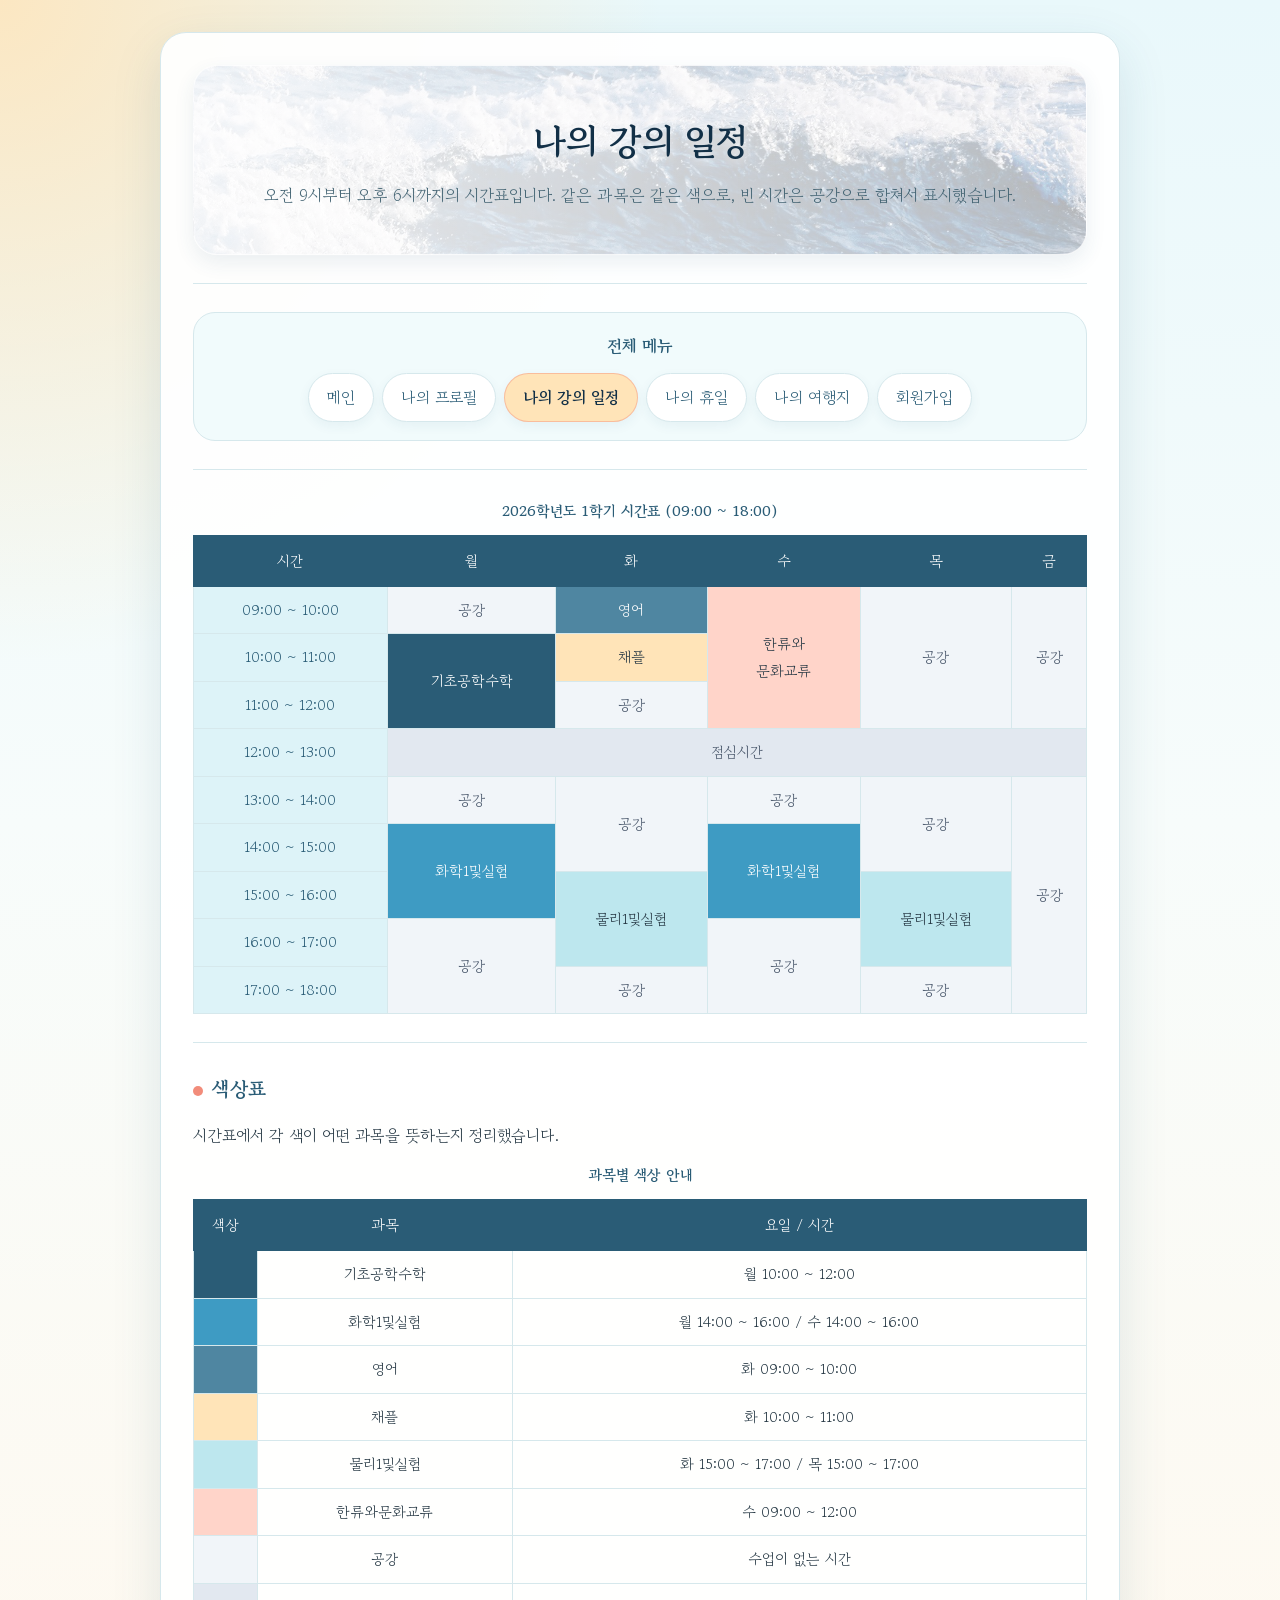
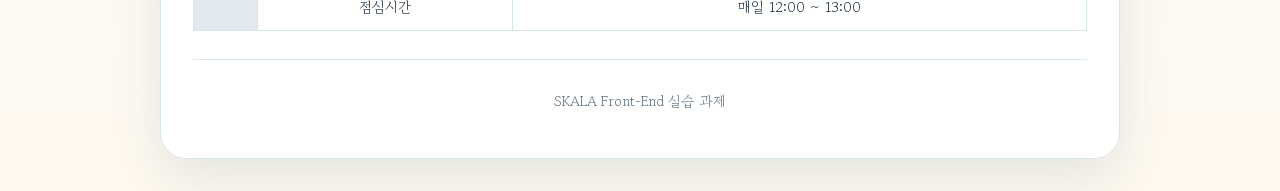
==== commit 80b34a82: "feat: footer 수정, nav 추가 되었으므로 메인 홈 링크 라우팅 필요없음" ====
--- a/html/myClass.html
+++ b/html/myClass.html
@@ -200,7 +200,7 @@
     <hr />
 
     <footer>
-      <p><a href="index.html">메인으로 돌아가기</a></p>
+      <p>SKALA Front-End 실습 과제</p>
     </footer>
 
   </div>
